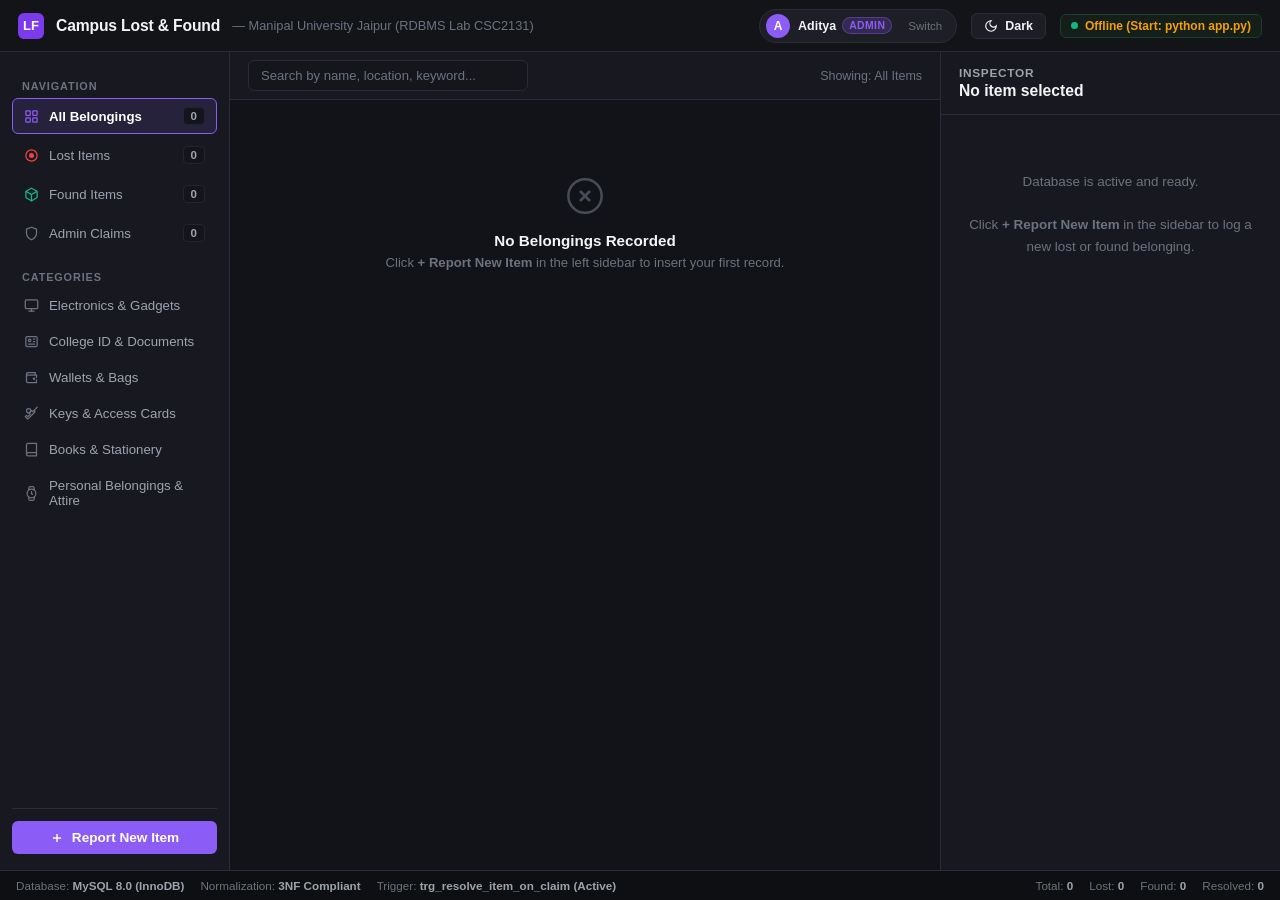
==== frontend/index.html @ ea3b5b08 "feat: complete Campus Lost & Found RDBMS lab project with auth, photo uploads, and documentation" ====
<!DOCTYPE html>
<html lang="en">
<head>
  <meta charset="UTF-8">
  <meta name="viewport" content="width=device-width, initial-scale=1.0">
  <title>Campus Lost &amp; Found — Desktop Dashboard</title>
  <link rel="stylesheet" href="styles.css">
</head>
<body>

  <!-- Top Titlebar -->
  <header class="titlebar">
    <div class="titlebar-brand">
      <div class="app-icon">LF</div>
      <h1>Campus Lost &amp; Found</h1>
      <span>— Manipal University Jaipur (RDBMS Lab CSC2131)</span>
    </div>
    <div class="titlebar-right">
      <!-- User Profile Pill / Auth Switcher -->
      <div class="user-pill" id="userPill" onclick="openLoginModal()" title="Current Authenticated User (Click to switch)">
        <span class="user-avatar" id="userAvatar">A</span>
        <div class="user-details">
          <span class="user-name" id="userName">Aditya</span>
          <span class="user-role badge-admin" id="userRole">ADMIN</span>
        </div>
        <button class="btn-logout" id="logoutBtn" onclick="logoutUser(event)" title="Log out or switch account">Switch</button>
      </div>

      <!-- Theme Toggle Switch (Dark / Light) -->
      <div class="theme-switch-wrapper" title="Toggle Light / Dark Mode">
        <button class="theme-toggle-btn" id="themeToggleBtn" onclick="toggleTheme()" aria-label="Toggle Theme">
          <span class="theme-icon" id="themeIcon">
            <svg width="14" height="14" viewBox="0 0 24 24" fill="none" stroke="currentColor" stroke-width="2"><path d="M12 3a6 6 0 0 0 9 9 9 9 0 1 1-9-9Z"/></svg>
          </span>
          <span class="theme-text" id="themeText">Dark</span>
        </button>
      </div>

      <div class="status-indicator">
        <div class="status-dot"></div>
        <span id="dbStatus">MySQL 8.0 Connected</span>
      </div>
    </div>
  </header>

  <!-- Main Three-Panel Workspace -->
  <div class="app-workspace">

    <!-- 1. LEFT SIDEBAR (FILTERS & CATEGORIES) -->
    <aside class="sidebar-left">
      <div class="section-label">NAVIGATION</div>
      <div class="nav-list">
        <div class="nav-item active" onclick="setNavFilter('', this)">
          <svg class="nav-icon" viewBox="0 0 24 24"><rect x="3" y="3" width="7" height="7" rx="1"/><rect x="14" y="3" width="7" height="7" rx="1"/><rect x="14" y="14" width="7" height="7" rx="1"/><rect x="3" y="14" width="7" height="7" rx="1"/></svg>
          <span>All Belongings</span>
          <span class="count-badge" id="countAll">0</span>
        </div>
        <div class="nav-item" onclick="setNavFilter('LOST', this)">
          <svg class="nav-icon" viewBox="0 0 24 24" style="color:var(--accent-red);"><circle cx="12" cy="12" r="9"/><circle cx="12" cy="12" r="3" fill="currentColor"/></svg>
          <span>Lost Items</span>
          <span class="count-badge" id="countLost">0</span>
        </div>
        <div class="nav-item" onclick="setNavFilter('FOUND', this)">
          <svg class="nav-icon" viewBox="0 0 24 24" style="color:var(--accent-green);"><path d="M21 8a2 2 0 0 0-1-1.73l-7-4a2 2 0 0 0-2 0l-7 4A2 2 0 0 0 3 8v8a2 2 0 0 0 1 1.73l7 4a2 2 0 0 0 2 0l7-4A2 2 0 0 0 21 16Z"/><path d="m3.3 7 8.7 5 8.7-5"/><path d="M12 22V12"/></svg>
          <span>Found Items</span>
          <span class="count-badge" id="countFound">0</span>
        </div>
        <div class="nav-item" id="adminClaimsNavItem" onclick="showAdminView(this)">
          <svg class="nav-icon" viewBox="0 0 24 24"><path d="M12 22s8-4 8-10V5l-8-3-8 3v7c0 6 8 10 8 10z"/></svg>
          <span>Admin Claims</span>
          <span class="count-badge" id="countClaims">0</span>
        </div>
      </div>

      <div class="section-label" style="margin-top:14px;">CATEGORIES</div>
      <div class="nav-list" id="categoryNavList">
        <!-- Dynamically populated categories with SVG icons -->
      </div>

      <div class="sidebar-bottom">
        <button class="btn-action-primary" onclick="showNewItemForm()">
          <svg width="14" height="14" viewBox="0 0 24 24" fill="none" stroke="currentColor" stroke-width="2.5"><line x1="12" y1="5" x2="12" y2="19"/><line x1="5" y1="12" x2="19" y2="12"/></svg>
          <span>Report New Item</span>
        </button>
      </div>
    </aside>

    <!-- 2. CENTER PANEL (GRID DECK) -->
    <section class="center-viewport">
      <div class="center-toolbar">
        <input type="text" id="searchInput" class="search-field" placeholder="Search by name, location, keyword...">
        <div style="font-size: 0.78rem; color: var(--text-dim);" id="viewLabel">Showing: All Items</div>
      </div>

      <div class="grid-scroll-area">
        <div class="items-grid" id="itemsDeck">
          <!-- Item Key Tiles loaded by JavaScript -->
        </div>
      </div>
    </section>

    <!-- 3. RIGHT INSPECTOR PANEL -->
    <aside class="sidebar-right">
      <div class="inspector-header">
        <h3 id="inspectorHeaderTitle">INSPECTOR</h3>
        <div class="inspector-subtitle" id="inspectorHeaderSub">Select an item to view</div>
      </div>

      <div class="inspector-content" id="inspectorBody">
        <!-- Content dynamically swapped based on selection -->
        <p style="color: var(--text-dim); font-size: 0.82rem; text-align: center; margin-top: 40px;">
          Click any item tile in the center grid to inspect details, file a claim, or review verification proof.
        </p>
      </div>
    </aside>

  </div>

  <!-- Bottom Statusbar -->
  <footer class="statusbar">
    <div class="statusbar-left">
      <span>Database: <b>MySQL 8.0 (InnoDB)</b></span>
      <span>Normalization: <b>3NF Compliant</b></span>
      <span>Trigger: <b>trg_resolve_item_on_claim (Active)</b></span>
    </div>
    <div class="statusbar-right">
      <span>Total: <b id="barTotal">0</b></span>
      <span>Lost: <b id="barLost">0</b></span>
      <span>Found: <b id="barFound">0</b></span>
      <span>Resolved: <b id="barResolved">0</b></span>
    </div>
  </footer>

  <!-- AUTH / LOGIN MODAL OVERLAY -->
  <div class="login-overlay" id="loginOverlay">
    <div class="login-modal">
      <div class="login-header">
        <div class="login-header-icon">LF</div>
        <h2>Campus Portal Authentication</h2>
        <p>RDBMS Lab (CSC2131) · Manipal University Jaipur</p>
      </div>

      <div class="login-error-box" id="loginErrorMsg"></div>

      <form id="loginForm" onsubmit="handleLoginSubmit(event)">
        <div class="form-row">
          <label>University Email</label>
          <input type="email" class="form-control" id="loginEmail" placeholder="e.g. aditya.2502052853@muj.maipal.edu" value="aditya.2502052853@muj.maipal.edu" required>
        </div>
        <div class="form-row">
          <label>Password</label>
          <input type="password" class="form-control" id="loginPassword" placeholder="Enter password" value="adi@123" required>
        </div>
        <button type="submit" class="btn-action-primary" style="margin-top: 10px;">
          Sign In to Portal
        </button>
      </form>

      <div class="quick-auth-section">
        <div class="quick-auth-label">⚡ 1-Click Quick Demo Sign-In</div>
        <div class="quick-auth-grid">
          <button type="button" class="btn-quick-user" onclick="quickLogin('aditya.2502052853@muj.maipal.edu', 'adi@123')">
            <div class="btn-quick-user-left">
              <span class="user-avatar" style="background:#8b5cf6;">A</span>
              <div>
                <div class="btn-quick-user-name">Aditya <span class="user-role badge-admin">ADMIN</span></div>
                <div class="btn-quick-user-email">aditya.2502052853@muj.maipal.edu</div>
              </div>
            </div>
            <svg width="14" height="14" viewBox="0 0 24 24" fill="none" stroke="currentColor" stroke-width="2.5"><polyline points="9 18 15 12 9 6"/></svg>
          </button>

          <button type="button" class="btn-quick-user" onclick="quickLogin('aarav.sharma@muj.manipal.edu', 'student@123')">
            <div class="btn-quick-user-left">
              <span class="user-avatar" style="background:#10b981;">A</span>
              <div>
                <div class="btn-quick-user-name">Aarav Sharma <span class="user-role badge-student">STUDENT</span></div>
                <div class="btn-quick-user-email">aarav.sharma@muj.manipal.edu</div>
              </div>
            </div>
            <svg width="14" height="14" viewBox="0 0 24 24" fill="none" stroke="currentColor" stroke-width="2.5"><polyline points="9 18 15 12 9 6"/></svg>
          </button>
        </div>
      </div>
    </div>
  </div>

  <script src="app.js"></script>
</body>
</html>
---- frontend/styles.css ----
/* =====================================================================
   CAMPUS LOST AND FOUND - DESKTOP DASHBOARD UI
   Theme: XCOMIX-Inspired Dark Theme & Clean Light Theme
   Flat, Matte, Non-Slop Badges (No Glows) + Real Product Images
   ===================================================================== */

* {
  margin: 0;
  padding: 0;
  box-sizing: border-box;
  font-family: -apple-system, BlinkMacSystemFont, "Segoe UI", Roboto, "Helvetica Neue", Arial, sans-serif;
  user-select: none;
}

/* =====================================================================
   THEME DEFINITIONS: DARK & LIGHT
   ===================================================================== */

/* 1. DARK THEME (Default - Clean Matte Dark Slate) */
:root,
[data-theme="dark"] {
  --bg-app: #121318;
  --bg-panel: #181920;
  --bg-card: #1d1e26;
  --bg-card-hover: #242531;
  --bg-input: #15161c;
  --bg-subtle: #1c1d25;
  --border-color: #2b2c3a;
  --border-subtle: #232430;
  --border-active: #8b5cf6;
  
  /* Primary Violet Accent */
  --accent-purple: #8b5cf6;
  --accent-purple-hover: #7c3aed;
  --accent-purple-dim: rgba(139, 92, 246, 0.12);
  
  --accent-red: #ef4444;
  --accent-green: #10b981;
  --accent-amber: #f59e0b;
  
  --text-main: #f3f4f6;
  --text-muted: #9ca3af;
  --text-dim: #6b7280;
  
  --header-bg: #131418;
  --statusbar-bg: #0e0f13;
  
  /* FLAT MATTE BADGES - ZERO GLOW */
  --tag-lost-bg: #22181b;
  --tag-lost-color: #ef4444;
  --tag-lost-border: #3d2025;
  
  --tag-found-bg: #13221b;
  --tag-found-color: #10b981;
  --tag-found-border: #1a3c2c;
  
  --status-pill-bg: #141f19;
  --status-pill-border: #1f3d2b;
  --status-pill-text: #10b981;
  
  --info-box-bg: #171821;
  --info-box-border: #292a38;
  
  --nav-active-bg: #26223b;
  --nav-active-border: #8b5cf6;
  --nav-active-text: #ffffff;
  --badge-bg: #14151c;
  --scrollbar-thumb: #2e3042;
}

/* 2. LIGHT THEME */
[data-theme="light"] {
  --bg-app: #f4f5f8;
  --bg-panel: #ffffff;
  --bg-card: #ffffff;
  --bg-card-hover: #f8fafc;
  --bg-input: #f1f5f9;
  --bg-subtle: #f8fafc;
  --border-color: #cbd5e1;
  --border-subtle: #e2e8f0;
  --border-active: #7c3aed;
  
  --accent-purple: #7c3aed;
  --accent-purple-hover: #6d28d9;
  --accent-purple-dim: rgba(124, 58, 237, 0.08);
  
  --accent-red: #dc2626;
  --accent-green: #059669;
  --accent-amber: #d97706;
  
  --text-main: #0f172a;
  --text-muted: #334155;
  --text-dim: #64748b;
  
  --header-bg: #ffffff;
  --statusbar-bg: #ffffff;
  
  /* FLAT MATTE BADGES - LIGHT */
  --tag-lost-bg: #fef2f2;
  --tag-lost-color: #b91c1c;
  --tag-lost-border: #fecaca;
  
  --tag-found-bg: #f0fdf4;
  --tag-found-color: #15803d;
  --tag-found-border: #bbf7d0;
  
  --status-pill-bg: #f0fdf4;
  --status-pill-border: #bbf7d0;
  --status-pill-text: #15803d;
  
  --info-box-bg: #f8fafc;
  --info-box-border: #e2e8f0;
  
  --nav-active-bg: #f5f3ff;
  --nav-active-border: #7c3aed;
  --nav-active-text: #6d28d9;
  --badge-bg: #e2e8f0;
  --scrollbar-thumb: #cbd5e1;
}

body {
  background: var(--bg-app);
  color: var(--text-main);
  height: 100vh;
  display: flex;
  flex-direction: column;
  overflow: hidden;
  transition: background 0.2s ease, color 0.2s ease;
}

/* =====================================================================
   TOP APP BAR (TITLEBAR)
   ===================================================================== */
.titlebar {
  height: 52px;
  background: var(--header-bg);
  border-bottom: 1px solid var(--border-color);
  display: flex;
  align-items: center;
  justify-content: space-between;
  padding: 0 18px;
  flex-shrink: 0;
  transition: background 0.2s ease, border-color 0.2s ease;
}

.titlebar-brand {
  display: flex;
  align-items: center;
  gap: 12px;
}

.titlebar-brand .app-icon {
  width: 26px;
  height: 26px;
  background: #7c3aed;
  border-radius: 6px;
  display: flex;
  align-items: center;
  justify-content: center;
  font-size: 13px;
  font-weight: 800;
  color: #fff;
}

.titlebar-brand h1 {
  font-size: 0.98rem;
  font-weight: 700;
  color: var(--text-main);
  letter-spacing: -0.01em;
}

.titlebar-brand span {
  font-size: 0.8rem;
  color: var(--text-dim);
}

.titlebar-right {
  display: flex;
  align-items: center;
  gap: 14px;
}

/* THEME TOGGLE SWITCH BUTTON */
.theme-switch-wrapper {
  display: flex;
  align-items: center;
}

.theme-toggle-btn {
  display: flex;
  align-items: center;
  gap: 7px;
  background: var(--bg-subtle);
  border: 1px solid var(--border-color);
  border-radius: 6px;
  padding: 5px 12px;
  color: var(--text-main);
  font-size: 0.78rem;
  font-weight: 600;
  cursor: pointer;
  transition: background 0.15s, border-color 0.15s;
  outline: none;
}

.theme-toggle-btn:hover {
  border-color: var(--accent-purple);
  background: var(--bg-card-hover);
}

.theme-icon {
  display: flex;
  align-items: center;
  justify-content: center;
}

/* DATABASE STATUS PILL - FLAT & MATTE */
.status-indicator {
  display: flex;
  align-items: center;
  gap: 7px;
  padding: 4px 10px;
  background: var(--status-pill-bg);
  border: 1px solid var(--status-pill-border);
  border-radius: 6px;
  color: var(--status-pill-text);
  font-size: 0.75rem;
  font-weight: 600;
}

.status-dot {
  width: 7px;
  height: 7px;
  background: var(--status-pill-text);
  border-radius: 50%;
}

/* =====================================================================
   MAIN THREE-PANEL WORKSPACE
   ===================================================================== */
.app-workspace {
  flex: 1;
  display: flex;
  overflow: hidden;
}

/* 1. LEFT SIDEBAR */
.sidebar-left {
  width: 230px;
  background: var(--bg-panel);
  border-right: 1px solid var(--border-color);
  display: flex;
  flex-direction: column;
  padding: 16px 12px;
  flex-shrink: 0;
  transition: background 0.2s ease, border-color 0.2s ease;
}

.section-label {
  font-size: 0.68rem;
  font-weight: 700;
  text-transform: uppercase;
  letter-spacing: 0.08em;
  color: var(--text-dim);
  padding: 6px 10px;
  margin-top: 6px;
}

.nav-list {
  display: flex;
  flex-direction: column;
  gap: 3px;
}

.nav-item {
  display: flex;
  align-items: center;
  gap: 10px;
  padding: 8px 11px;
  border-radius: 6px;
  font-size: 0.83rem;
  color: var(--text-muted);
  cursor: pointer;
  border: 1px solid transparent;
  transition: all 0.15s ease;
}

.nav-item:hover {
  background: var(--bg-card-hover);
  color: var(--text-main);
}

.nav-item.active {
  background: var(--nav-active-bg);
  color: var(--nav-active-text);
  border-color: var(--nav-active-border);
  font-weight: 600;
}

.nav-icon {
  width: 15px;
  height: 15px;
  stroke: currentColor;
  stroke-width: 2;
  stroke-linecap: round;
  stroke-linejoin: round;
  fill: none;
  flex-shrink: 0;
  color: var(--text-dim);
}

.nav-item:hover .nav-icon,
.nav-item.active .nav-icon {
  color: var(--accent-purple);
}

.nav-item .count-badge {
  margin-left: auto;
  font-size: 0.72rem;
  font-weight: 600;
  background: var(--badge-bg);
  padding: 2px 7px;
  border-radius: 4px;
  color: var(--text-muted);
  border: 1px solid var(--border-subtle);
}

.sidebar-bottom {
  margin-top: auto;
  padding-top: 12px;
  border-top: 1px solid var(--border-color);
}

/* 2. CENTER PANEL (GRID DECK) */
.center-viewport {
  flex: 1;
  display: flex;
  flex-direction: column;
  background: var(--bg-app);
  overflow: hidden;
  transition: background 0.2s ease;
}

.center-toolbar {
  height: 48px;
  border-bottom: 1px solid var(--border-color);
  display: flex;
  align-items: center;
  justify-content: space-between;
  padding: 0 18px;
  background: var(--bg-panel);
  transition: background 0.2s ease, border-color 0.2s ease;
}

.search-field {
  width: 280px;
  background: var(--bg-input);
  border: 1px solid var(--border-color);
  border-radius: 6px;
  padding: 7px 12px;
  color: var(--text-main);
  font-size: 0.82rem;
  outline: none;
  transition: border-color 0.15s;
}

.search-field::placeholder {
  color: var(--text-dim);
}

.search-field:focus {
  border-color: var(--accent-purple);
}

.grid-scroll-area {
  flex: 1;
  overflow-y: auto;
  padding: 16px;
}

.grid-scroll-area::-webkit-scrollbar {
  width: 6px;
}

.grid-scroll-area::-webkit-scrollbar-thumb {
  background: var(--scrollbar-thumb);
  border-radius: 3px;
}

.items-grid {
  display: grid;
  grid-template-columns: repeat(auto-fill, minmax(185px, 1fr));
  gap: 12px;
}

/* ITEM CARD - CRISP, MATTE, NO GLOW */
.item-key {
  background: var(--bg-card);
  border: 1px solid var(--border-color);
  border-radius: 7px;
  padding: 10px;
  display: flex;
  flex-direction: column;
  justify-content: space-between;
  cursor: pointer;
  position: relative;
  transition: background 0.15s, border-color 0.15s;
}

.item-key:hover {
  background: var(--bg-card-hover);
  border-color: #434458;
}

.item-key.selected {
  border: 2px solid var(--border-active) !important;
  background: var(--bg-card-hover);
}

.key-header {
  display: flex;
  justify-content: space-between;
  align-items: center;
}

/* FLAT MATTE BADGES - STRICTLY ZERO GLOW */
.key-tag {
  font-size: 0.66rem;
  font-weight: 700;
  text-transform: uppercase;
  letter-spacing: 0.04em;
  padding: 2px 7px;
  border-radius: 4px;
  box-shadow: none !important;
  text-shadow: none !important;
  filter: none !important;
}

.tag-lost {
  background: var(--tag-lost-bg) !important;
  color: var(--tag-lost-color) !important;
  border: 1px solid var(--tag-lost-border) !important;
}

.tag-found {
  background: var(--tag-found-bg) !important;
  color: var(--tag-found-color) !important;
  border: 1px solid var(--tag-found-border) !important;
}

.key-status {
  font-size: 0.65rem;
  font-weight: 600;
  color: var(--text-dim);
}

.key-status.status-resolved {
  color: var(--accent-green);
}

/* REAL ITEM THUMBNAIL PHOTO */
.key-thumb-wrap {
  width: 100%;
  height: 105px;
  border-radius: 5px;
  overflow: hidden;
  background: #14151b;
  border: 1px solid var(--border-subtle);
  margin: 8px 0 6px;
  display: flex;
  align-items: center;
  justify-content: center;
}

.key-thumb {
  width: 100%;
  height: 100%;
  object-fit: cover;
  display: block;
}

.key-body {
  margin-bottom: 6px;
}

.key-title {
  font-size: 0.83rem;
  font-weight: 600;
  color: var(--text-main);
  white-space: nowrap;
  overflow: hidden;
  text-overflow: ellipsis;
}

.key-footer {
  font-size: 0.69rem;
  color: var(--text-dim);
  display: flex;
  justify-content: space-between;
  overflow: hidden;
  text-overflow: ellipsis;
  white-space: nowrap;
  padding-top: 4px;
  border-top: 1px solid var(--border-subtle);
}

/* 3. RIGHT INSPECTOR PANEL */
.sidebar-right {
  width: 340px;
  background: var(--bg-panel);
  border-left: 1px solid var(--border-color);
  display: flex;
  flex-direction: column;
  flex-shrink: 0;
  transition: background 0.2s ease, border-color 0.2s ease;
}

.inspector-header {
  padding: 14px 18px;
  border-bottom: 1px solid var(--border-color);
}

.inspector-header h3 {
  font-size: 0.74rem;
  font-weight: 700;
  text-transform: uppercase;
  letter-spacing: 0.06em;
  color: var(--text-muted);
}

.inspector-header .inspector-subtitle {
  font-size: 0.98rem;
  font-weight: 700;
  color: var(--text-main);
  margin-top: 2px;
}

.inspector-content {
  flex: 1;
  overflow-y: auto;
  padding: 16px;
  display: flex;
  flex-direction: column;
  gap: 12px;
}

.inspector-content::-webkit-scrollbar {
  width: 6px;
}

.inspector-content::-webkit-scrollbar-thumb {
  background: var(--scrollbar-thumb);
  border-radius: 3px;
}

/* INSPECTOR LARGE IMAGE PREVIEW */
.inspector-thumb-box {
  width: 100%;
  height: 180px;
  border-radius: 6px;
  overflow: hidden;
  background: var(--bg-subtle);
  border: 1px solid var(--border-color);
  margin-bottom: 4px;
}

.inspector-thumb-img {
  width: 100%;
  height: 100%;
  object-fit: cover;
  display: block;
}

.form-row {
  display: flex;
  flex-direction: column;
  gap: 5px;
}

.form-row label {
  font-size: 0.74rem;
  font-weight: 600;
  color: var(--text-muted);
}

.form-control {
  background: var(--bg-input);
  border: 1px solid var(--border-color);
  border-radius: 6px;
  padding: 8px 12px;
  color: var(--text-main);
  font-size: 0.83rem;
  outline: none;
  transition: border-color 0.15s;
}

.form-control:focus {
  border-color: var(--accent-purple);
}

textarea.form-control {
  resize: vertical;
  min-height: 65px;
}

.info-display-box {
  background: var(--info-box-bg);
  border: 1px solid var(--info-box-border);
  border-radius: 6px;
  padding: 12px;
  font-size: 0.8rem;
  color: var(--text-muted);
  line-height: 1.45;
}

.info-display-box b {
  color: var(--text-main);
}

/* =====================================================================
   BUTTONS - CLEAN & MATTE
   ===================================================================== */
.btn-action-primary {
  width: 100%;
  background: var(--accent-purple);
  color: #ffffff;
  border: none;
  border-radius: 6px;
  padding: 9px 14px;
  font-size: 0.85rem;
  font-weight: 600;
  cursor: pointer;
  display: flex;
  align-items: center;
  justify-content: center;
  gap: 8px;
  transition: background 0.15s;
}

.btn-action-primary:hover {
  background: var(--accent-purple-hover);
}

.btn-action-secondary {
  width: 100%;
  background: transparent;
  color: var(--text-muted);
  border: 1px solid var(--border-color);
  border-radius: 6px;
  padding: 8px 12px;
  font-size: 0.8rem;
  cursor: pointer;
  margin-top: 6px;
  transition: all 0.15s ease;
}

.btn-action-secondary:hover {
  background: var(--bg-card-hover);
  color: var(--text-main);
  border-color: var(--accent-purple);
}

/* =====================================================================
   BOTTOM STATUS BAR
   ===================================================================== */
.statusbar {
  height: 30px;
  background: var(--statusbar-bg);
  border-top: 1px solid var(--border-color);
  display: flex;
  align-items: center;
  justify-content: space-between;
  padding: 0 16px;
  font-size: 0.73rem;
  color: var(--text-dim);
  flex-shrink: 0;
  transition: background 0.2s ease, border-color 0.2s ease;
}

.statusbar-left, .statusbar-right {
  display: flex;
  align-items: center;
  gap: 16px;
}

.statusbar span b {
  color: var(--text-muted);
}

/* =====================================================================
   USER PROFILE PILL & HEADER AUTH CONTROLS
   ===================================================================== */
.user-pill {
  display: flex;
  align-items: center;
  gap: 8px;
  background: var(--bg-card);
  border: 1px solid var(--border-color);
  padding: 4px 10px 4px 6px;
  border-radius: 20px;
  cursor: pointer;
  transition: all 0.15s ease;
}

.user-pill:hover {
  border-color: var(--accent-purple);
  background: var(--bg-card-hover);
}

.user-avatar {
  width: 24px;
  height: 24px;
  border-radius: 50%;
  background: var(--accent-purple);
  color: #fff;
  display: flex;
  align-items: center;
  justify-content: center;
  font-size: 0.75rem;
  font-weight: 700;
}

.user-details {
  display: flex;
  align-items: center;
  gap: 6px;
}

.user-name {
  font-size: 0.78rem;
  font-weight: 600;
  color: var(--text-main);
}

.user-role {
  font-size: 0.65rem;
  font-weight: 700;
  padding: 2px 6px;
  border-radius: 10px;
  letter-spacing: 0.04em;
  text-transform: uppercase;
}

.badge-admin {
  background: rgba(139, 92, 246, 0.2);
  color: var(--accent-purple);
  border: 1px solid rgba(139, 92, 246, 0.4);
}

.badge-student {
  background: rgba(16, 185, 129, 0.15);
  color: var(--accent-green);
  border: 1px solid rgba(16, 185, 129, 0.35);
}

.badge-staff {
  background: rgba(245, 158, 11, 0.15);
  color: var(--accent-amber);
  border: 1px solid rgba(245, 158, 11, 0.35);
}

.btn-logout {
  background: transparent;
  border: none;
  color: var(--text-dim);
  font-size: 0.72rem;
  cursor: pointer;
  padding: 2px 4px;
  border-radius: 4px;
  margin-left: 4px;
  transition: color 0.15s;
}

.btn-logout:hover {
  color: var(--accent-red);
}

/* =====================================================================
   LOGIN MODAL & QUICK-AUTH OVERLAY
   ===================================================================== */
.login-overlay {
  position: fixed;
  top: 0;
  left: 0;
  right: 0;
  bottom: 0;
  background: rgba(0, 0, 0, 0.75);
  backdrop-filter: blur(6px);
  z-index: 9999;
  display: flex;
  align-items: center;
  justify-content: center;
  opacity: 0;
  visibility: hidden;
  transition: opacity 0.2s ease, visibility 0.2s ease;
}

.login-overlay.active {
  opacity: 1;
  visibility: visible;
}

.login-modal {
  width: 90%;
  max-width: 440px;
  background: var(--bg-panel);
  border: 1px solid var(--border-color);
  border-radius: 10px;
  padding: 24px;
  box-shadow: 0 20px 48px rgba(0, 0, 0, 0.5);
  display: flex;
  flex-direction: column;
  gap: 16px;
  transform: translateY(12px);
  transition: transform 0.2s cubic-bezier(0.16, 1, 0.3, 1);
}

.login-overlay.active .login-modal {
  transform: translateY(0);
}

.login-header {
  text-align: center;
  border-bottom: 1px solid var(--border-color);
  padding-bottom: 16px;
}

.login-header-icon {
  width: 40px;
  height: 40px;
  background: var(--accent-purple);
  color: white;
  border-radius: 8px;
  display: flex;
  align-items: center;
  justify-content: center;
  font-weight: 800;
  font-size: 1.1rem;
  margin: 0 auto 10px;
}

.login-header h2 {
  font-size: 1.15rem;
  font-weight: 700;
  color: var(--text-main);
  margin-bottom: 4px;
}

.login-header p {
  font-size: 0.8rem;
  color: var(--text-dim);
}

.login-error-box {
  display: none;
  background: var(--tag-lost-bg);
  border: 1px solid var(--tag-lost-border);
  color: var(--tag-lost-color);
  padding: 8px 12px;
  border-radius: 6px;
  font-size: 0.78rem;
  text-align: center;
}

.quick-auth-section {
  border-top: 1px solid var(--border-color);
  padding-top: 14px;
}

.quick-auth-label {
  font-size: 0.72rem;
  font-weight: 700;
  color: var(--text-dim);
  text-transform: uppercase;
  letter-spacing: 0.05em;
  margin-bottom: 8px;
  text-align: center;
}

.quick-auth-grid {
  display: flex;
  flex-direction: column;
  gap: 8px;
}

.btn-quick-user {
  display: flex;
  align-items: center;
  justify-content: space-between;
  background: var(--bg-card);
  border: 1px solid var(--border-color);
  border-radius: 6px;
  padding: 8px 12px;
  cursor: pointer;
  transition: all 0.15s ease;
}

.btn-quick-user:hover {
  background: var(--bg-card-hover);
  border-color: var(--accent-purple);
}

.btn-quick-user-left {
  display: flex;
  align-items: center;
  gap: 10px;
  text-align: left;
}

.btn-quick-user-name {
  font-size: 0.82rem;
  font-weight: 600;
  color: var(--text-main);
}

.btn-quick-user-email {
  font-size: 0.72rem;
  color: var(--text-dim);
}

/* =====================================================================
   PHOTO UPLOAD DROPZONE & PREVIEW
   ===================================================================== */
.file-dropzone {
  border: 1.5px dashed var(--border-color);
  background: var(--bg-input);
  border-radius: 6px;
  padding: 14px;
  text-align: center;
  cursor: pointer;
  display: flex;
  flex-direction: column;
  align-items: center;
  gap: 6px;
  color: var(--text-dim);
  font-size: 0.78rem;
  transition: all 0.15s ease;
}

.file-dropzone:hover {
  border-color: var(--accent-purple);
  color: var(--text-main);
  background: var(--bg-card);
}

.file-dropzone svg {
  color: var(--accent-purple);
}

.preview-wrap {
  position: relative;
  margin-top: 8px;
  border-radius: 6px;
  overflow: hidden;
  border: 1px solid var(--border-color);
  background: var(--bg-subtle);
}

.preview-wrap img {
  width: 100%;
  height: 120px;
  object-fit: cover;
  display: block;
}

.btn-remove-preview {
  position: absolute;
  top: 6px;
  right: 6px;
  background: rgba(0, 0, 0, 0.75);
  border: 1px solid rgba(255, 255, 255, 0.2);
  color: #fff;
  width: 22px;
  height: 22px;
  border-radius: 50%;
  display: flex;
  align-items: center;
  justify-content: center;
  font-size: 14px;
  cursor: pointer;
  transition: background 0.15s;
}

.btn-remove-preview:hover {
  background: var(--accent-red);
}
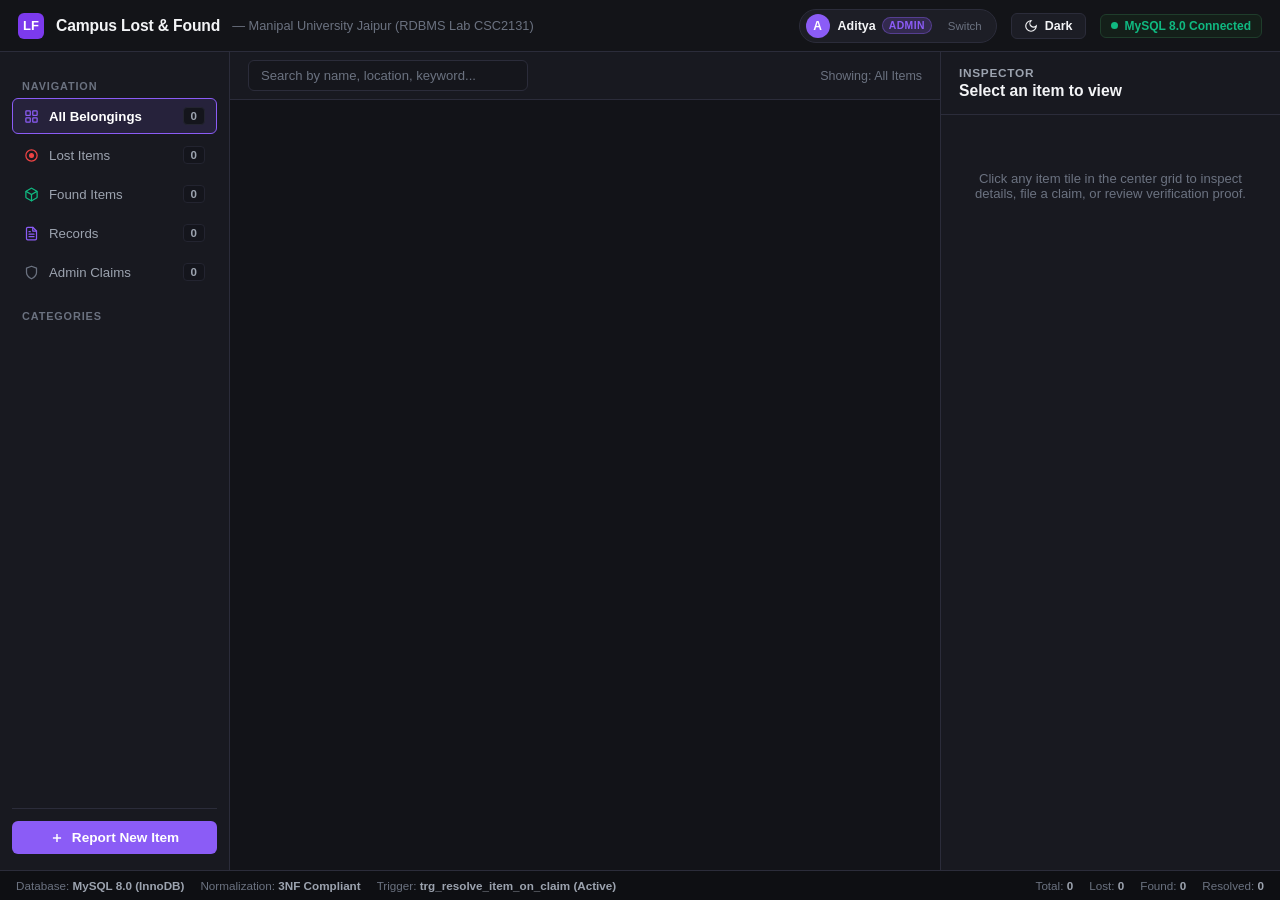
==== commit e5ee6aa9: "feat: restrict resolving to reporter and admin, remove resolved items from active sections, and add " ====
--- a/frontend/index.html
+++ b/frontend/index.html
@@ -65,6 +65,11 @@
           <span>Found Items</span>
           <span class="count-badge" id="countFound">0</span>
         </div>
+        <div class="nav-item" id="recordsNavItem" onclick="showRecordsView(this)">
+          <svg class="nav-icon" viewBox="0 0 24 24" style="color:var(--accent-purple);"><path d="M14 2H6a2 2 0 0 0-2 2v16a2 2 0 0 0 2 2h12a2 2 0 0 0 2-2V8z"/><polyline points="14 2 14 8 20 8"/><line x1="16" y1="13" x2="8" y2="13"/><line x1="16" y1="17" x2="8" y2="17"/><polyline points="10 9 9 9 8 9"/></svg>
+          <span>Records</span>
+          <span class="count-badge" id="countRecords">0</span>
+        </div>
         <div class="nav-item" id="adminClaimsNavItem" onclick="showAdminView(this)">
           <svg class="nav-icon" viewBox="0 0 24 24"><path d="M12 22s8-4 8-10V5l-8-3-8 3v7c0 6 8 10 8 10z"/></svg>
           <span>Admin Claims</span>
@@ -131,6 +136,7 @@
     </div>
   </footer>
 
+  <!-- AUTH / LOGIN MODAL OVERLAY -->
   <!-- AUTH / LOGIN MODAL OVERLAY -->
   <div class="login-overlay" id="loginOverlay">
     <div class="login-modal">
@@ -140,48 +146,99 @@
         <p>RDBMS Lab (CSC2131) · Manipal University Jaipur</p>
       </div>
 
+      <!-- Auth Switcher Tabs -->
+      <div class="auth-tabs">
+        <button type="button" class="auth-tab active" id="tabBtnSignIn" onclick="switchAuthTab('signin')">Sign In</button>
+        <button type="button" class="auth-tab" id="tabBtnSignUp" onclick="switchAuthTab('signup')">Sign Up (New User)</button>
+      </div>
+
       <div class="login-error-box" id="loginErrorMsg"></div>
 
-      <form id="loginForm" onsubmit="handleLoginSubmit(event)">
-        <div class="form-row">
-          <label>University Email</label>
-          <input type="email" class="form-control" id="loginEmail" placeholder="e.g. aditya.2502052853@muj.maipal.edu" value="aditya.2502052853@muj.maipal.edu" required>
-        </div>
-        <div class="form-row">
-          <label>Password</label>
-          <input type="password" class="form-control" id="loginPassword" placeholder="Enter password" value="adi@123" required>
-        </div>
-        <button type="submit" class="btn-action-primary" style="margin-top: 10px;">
-          Sign In to Portal
-        </button>
-      </form>
-
-      <div class="quick-auth-section">
-        <div class="quick-auth-label">⚡ 1-Click Quick Demo Sign-In</div>
-        <div class="quick-auth-grid">
-          <button type="button" class="btn-quick-user" onclick="quickLogin('aditya.2502052853@muj.maipal.edu', 'adi@123')">
-            <div class="btn-quick-user-left">
-              <span class="user-avatar" style="background:#8b5cf6;">A</span>
-              <div>
-                <div class="btn-quick-user-name">Aditya <span class="user-role badge-admin">ADMIN</span></div>
-                <div class="btn-quick-user-email">aditya.2502052853@muj.maipal.edu</div>
+      <!-- 1. SIGN IN SECTION -->
+      <div id="signInSection">
+        <form id="loginForm" onsubmit="handleLoginSubmit(event)">
+          <div class="form-row">
+            <label>University Email</label>
+            <input type="email" class="form-control" id="loginEmail" placeholder="e.g. aditya.2502052853@muj.maipal.edu" value="aditya.2502052853@muj.maipal.edu" required>
+          </div>
+          <div class="form-row">
+            <label>Password</label>
+            <input type="password" class="form-control" id="loginPassword" placeholder="Enter password" value="adi@123" required>
+          </div>
+          <button type="submit" class="btn-action-primary" style="margin-top: 10px;">
+            Sign In to Portal
+          </button>
+        </form>
+
+        <div style="text-align: center; margin-top: 10px;">
+          <a href="javascript:void(0)" onclick="switchAuthTab('signup')" style="font-size: 0.76rem; color: var(--accent-purple); text-decoration: none;">Don't have an account? Create one here →</a>
+        </div>
+
+        <div class="quick-auth-section">
+          <div class="quick-auth-label">⚡ 1-Click Quick Demo Sign-In</div>
+          <div class="quick-auth-grid">
+            <button type="button" class="btn-quick-user" onclick="quickLogin('aditya.2502052853@muj.maipal.edu', 'adi@123')">
+              <div class="btn-quick-user-left">
+                <span class="user-avatar" style="background:#8b5cf6;">A</span>
+                <div>
+                  <div class="btn-quick-user-name">Aditya <span class="user-role badge-admin">ADMIN</span></div>
+                  <div class="btn-quick-user-email">aditya.2502052853@muj.maipal.edu</div>
+                </div>
               </div>
-            </div>
-            <svg width="14" height="14" viewBox="0 0 24 24" fill="none" stroke="currentColor" stroke-width="2.5"><polyline points="9 18 15 12 9 6"/></svg>
+              <svg width="14" height="14" viewBox="0 0 24 24" fill="none" stroke="currentColor" stroke-width="2.5"><polyline points="9 18 15 12 9 6"/></svg>
+            </button>
+
+            <button type="button" class="btn-quick-user" onclick="quickLogin('aarav.sharma@muj.manipal.edu', 'student@123')">
+              <div class="btn-quick-user-left">
+                <span class="user-avatar" style="background:#10b981;">A</span>
+                <div>
+                  <div class="btn-quick-user-name">Aarav Sharma <span class="user-role badge-student">STUDENT</span></div>
+                  <div class="btn-quick-user-email">aarav.sharma@muj.manipal.edu</div>
+                </div>
+              </div>
+              <svg width="14" height="14" viewBox="0 0 24 24" fill="none" stroke="currentColor" stroke-width="2.5"><polyline points="9 18 15 12 9 6"/></svg>
+            </button>
+          </div>
+        </div>
+      </div>
+
+      <!-- 2. SIGN UP (NEW USER) SECTION -->
+      <div id="signUpSection" style="display: none;">
+        <form id="registerForm" onsubmit="handleRegisterSubmit(event)">
+          <div class="form-row">
+            <label>Full Name</label>
+            <input type="text" class="form-control" id="regName" placeholder="e.g. Aayush Kumar" required>
+          </div>
+          <div class="form-row">
+            <label>University Email</label>
+            <input type="email" class="form-control" id="regEmail" placeholder="e.g. aayush.2502052856@muj.maipal.edu" required>
+          </div>
+          <div class="form-row">
+            <label>Contact Phone</label>
+            <input type="tel" class="form-control" id="regPhone" placeholder="e.g. 9588036565" required>
+          </div>
+          <div class="form-row">
+            <label>Password</label>
+            <input type="password" class="form-control" id="regPassword" placeholder="Create a secure password" required>
+          </div>
+          <div class="form-row">
+            <label>Campus Role</label>
+            <select class="form-control" id="regRole">
+              <option value="STUDENT" selected>Student</option>
+              <option value="FACULTY">Faculty</option>
+              <option value="STAFF">Staff / Security</option>
+            </select>
+          </div>
+          <button type="submit" class="btn-action-primary" style="margin-top: 10px;">
+            Create Account &amp; Sign In
           </button>
-
-          <button type="button" class="btn-quick-user" onclick="quickLogin('aarav.sharma@muj.manipal.edu', 'student@123')">
-            <div class="btn-quick-user-left">
-              <span class="user-avatar" style="background:#10b981;">A</span>
-              <div>
-                <div class="btn-quick-user-name">Aarav Sharma <span class="user-role badge-student">STUDENT</span></div>
-                <div class="btn-quick-user-email">aarav.sharma@muj.manipal.edu</div>
-              </div>
-            </div>
-            <svg width="14" height="14" viewBox="0 0 24 24" fill="none" stroke="currentColor" stroke-width="2.5"><polyline points="9 18 15 12 9 6"/></svg>
-          </button>
-        </div>
-      </div>
+        </form>
+
+        <div style="text-align: center; margin-top: 10px;">
+          <a href="javascript:void(0)" onclick="switchAuthTab('signin')" style="font-size: 0.76rem; color: var(--accent-purple); text-decoration: none;">Already have an account? Sign In →</a>
+        </div>
+      </div>
+
     </div>
   </div>
 
--- a/frontend/styles.css
+++ b/frontend/styles.css
@@ -984,3 +984,186 @@
   background: var(--accent-red);
 }
 
+/* =====================================================================
+   AUTH SWITCHER TABS (SIGN IN vs SIGN UP)
+   ===================================================================== */
+.auth-tabs {
+  display: flex;
+  background: var(--bg-card);
+  border: 1px solid var(--border-color);
+  border-radius: 8px;
+  padding: 3px;
+  gap: 4px;
+  margin-bottom: 8px;
+}
+
+.auth-tab {
+  flex: 1;
+  padding: 8px 12px;
+  font-size: 0.8rem;
+  font-weight: 600;
+  border-radius: 6px;
+  border: none;
+  background: transparent;
+  color: var(--text-muted);
+  cursor: pointer;
+  transition: all 0.15s ease;
+  text-align: center;
+}
+
+.auth-tab.active {
+  background: var(--accent-purple);
+  color: #fff;
+  box-shadow: 0 2px 8px rgba(139, 92, 246, 0.35);
+}
+
+.auth-tab:hover:not(.active) {
+  color: var(--text-main);
+  background: var(--bg-card-hover);
+}
+
+/* =====================================================================
+   FINDER NOTIFICATION & DIRECT HANDOVER STYLES
+   ===================================================================== */
+.finder-notice-box {
+  background: var(--bg-card);
+  border: 1px solid var(--border-color);
+  border-radius: 8px;
+  padding: 14px;
+  margin-top: 14px;
+  transition: border-color 0.2s ease;
+}
+
+.finder-notice-box:hover {
+  border-color: var(--accent-green);
+}
+
+/* =====================================================================
+   RECORDS & AUDIT LOG VIEW STYLES
+   ===================================================================== */
+.records-container {
+  padding: 18px 24px;
+  max-width: 1100px;
+  margin: 0 auto;
+}
+
+.records-subnav {
+  display: flex;
+  align-items: center;
+  gap: 8px;
+  margin-bottom: 18px;
+  border-bottom: 1px solid var(--border-color);
+  padding-bottom: 12px;
+}
+
+.records-subtab {
+  display: flex;
+  align-items: center;
+  gap: 7px;
+  background: var(--bg-card);
+  border: 1px solid var(--border-color);
+  color: var(--text-muted);
+  padding: 7px 14px;
+  border-radius: 6px;
+  font-size: 0.82rem;
+  font-weight: 600;
+  cursor: pointer;
+  transition: all 0.15s ease;
+}
+
+.records-subtab:hover {
+  background: var(--bg-card-hover);
+  color: var(--text-main);
+}
+
+.records-subtab.active {
+  background: var(--accent-purple);
+  color: #ffffff;
+  border-color: var(--accent-purple);
+  box-shadow: 0 2px 8px rgba(139, 92, 246, 0.3);
+}
+
+.log-table-wrap {
+  background: var(--bg-card);
+  border: 1px solid var(--border-color);
+  border-radius: 8px;
+  overflow: hidden;
+}
+
+.log-table {
+  width: 100%;
+  border-collapse: collapse;
+  font-size: 0.8rem;
+  text-align: left;
+}
+
+.log-table th {
+  background: var(--bg-subtle);
+  color: var(--text-dim);
+  font-size: 0.72rem;
+  font-weight: 700;
+  text-transform: uppercase;
+  letter-spacing: 0.5px;
+  padding: 10px 14px;
+  border-bottom: 1px solid var(--border-color);
+}
+
+.log-table td {
+  padding: 10px 14px;
+  border-bottom: 1px solid var(--border-color);
+  color: var(--text-main);
+  vertical-align: middle;
+}
+
+.log-table tr:last-child td {
+  border-bottom: none;
+}
+
+.log-table tr:hover td {
+  background: var(--bg-card-hover);
+}
+
+.log-action-badge {
+  display: inline-flex;
+  align-items: center;
+  gap: 4px;
+  padding: 3px 8px;
+  border-radius: 4px;
+  font-size: 0.68rem;
+  font-weight: 700;
+  letter-spacing: 0.3px;
+  text-transform: uppercase;
+}
+
+.badge-log-reported {
+  background: rgba(59, 130, 246, 0.15);
+  color: #60a5fa;
+  border: 1px solid rgba(59, 130, 246, 0.3);
+}
+
+.badge-log-approved, .badge-log-resolved {
+  background: rgba(16, 185, 129, 0.15);
+  color: #34d399;
+  border: 1px solid rgba(16, 185, 129, 0.3);
+}
+
+.badge-log-notified {
+  background: rgba(139, 92, 246, 0.15);
+  color: #a78bfa;
+  border: 1px solid rgba(139, 92, 246, 0.3);
+}
+
+.badge-log-claimed {
+  background: rgba(245, 158, 11, 0.15);
+  color: #fbbf24;
+  border: 1px solid rgba(245, 158, 11, 0.3);
+}
+
+.badge-log-registered {
+  background: rgba(6, 182, 212, 0.15);
+  color: #38bdf8;
+  border: 1px solid rgba(6, 182, 212, 0.3);
+}
+
+
+
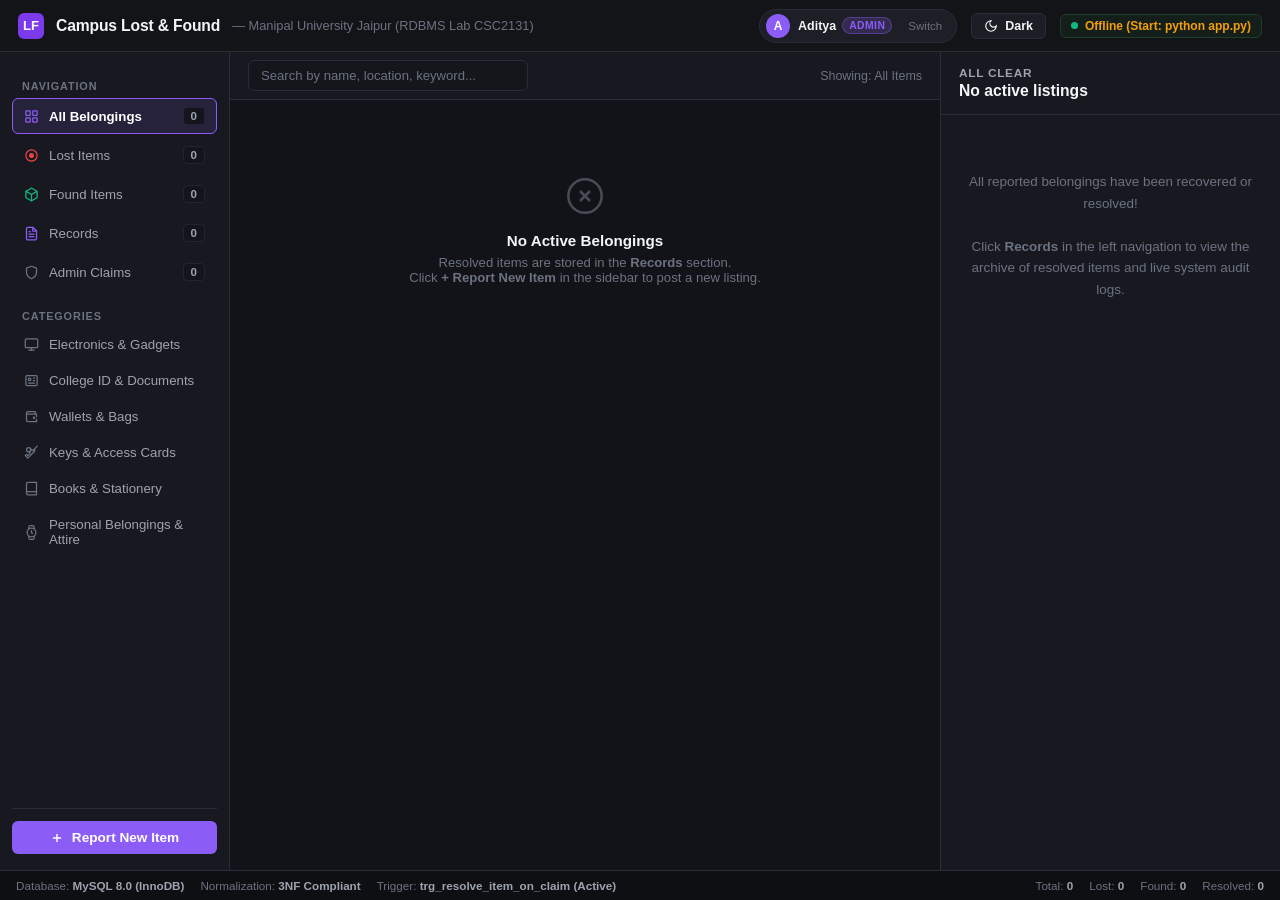
==== commit 193a5216: "fix: resolve syntax error preventing switch button from opening auth modal" ====
--- a/frontend/index.html
+++ b/frontend/index.html
@@ -140,6 +140,7 @@
   <!-- AUTH / LOGIN MODAL OVERLAY -->
   <div class="login-overlay" id="loginOverlay">
     <div class="login-modal">
+      <button type="button" class="modal-close-btn" onclick="closeLoginModal()" title="Close">&times;</button>
       <div class="login-header">
         <div class="login-header-icon">LF</div>
         <h2>Campus Portal Authentication</h2>
--- a/frontend/styles.css
+++ b/frontend/styles.css
@@ -800,6 +800,7 @@
 }
 
 .login-modal {
+  position: relative;
   width: 90%;
   max-width: 440px;
   background: var(--bg-panel);
@@ -812,6 +813,27 @@
   gap: 16px;
   transform: translateY(12px);
   transition: transform 0.2s cubic-bezier(0.16, 1, 0.3, 1);
+}
+
+.modal-close-btn {
+  position: absolute;
+  top: 14px;
+  right: 14px;
+  background: transparent;
+  border: none;
+  color: var(--text-dim);
+  font-size: 1.35rem;
+  line-height: 1;
+  cursor: pointer;
+  padding: 4px 8px;
+  border-radius: 4px;
+  transition: all 0.15s ease;
+  z-index: 10;
+}
+
+.modal-close-btn:hover {
+  color: var(--accent-red);
+  background: var(--bg-card-hover);
 }
 
 .login-overlay.active .login-modal {
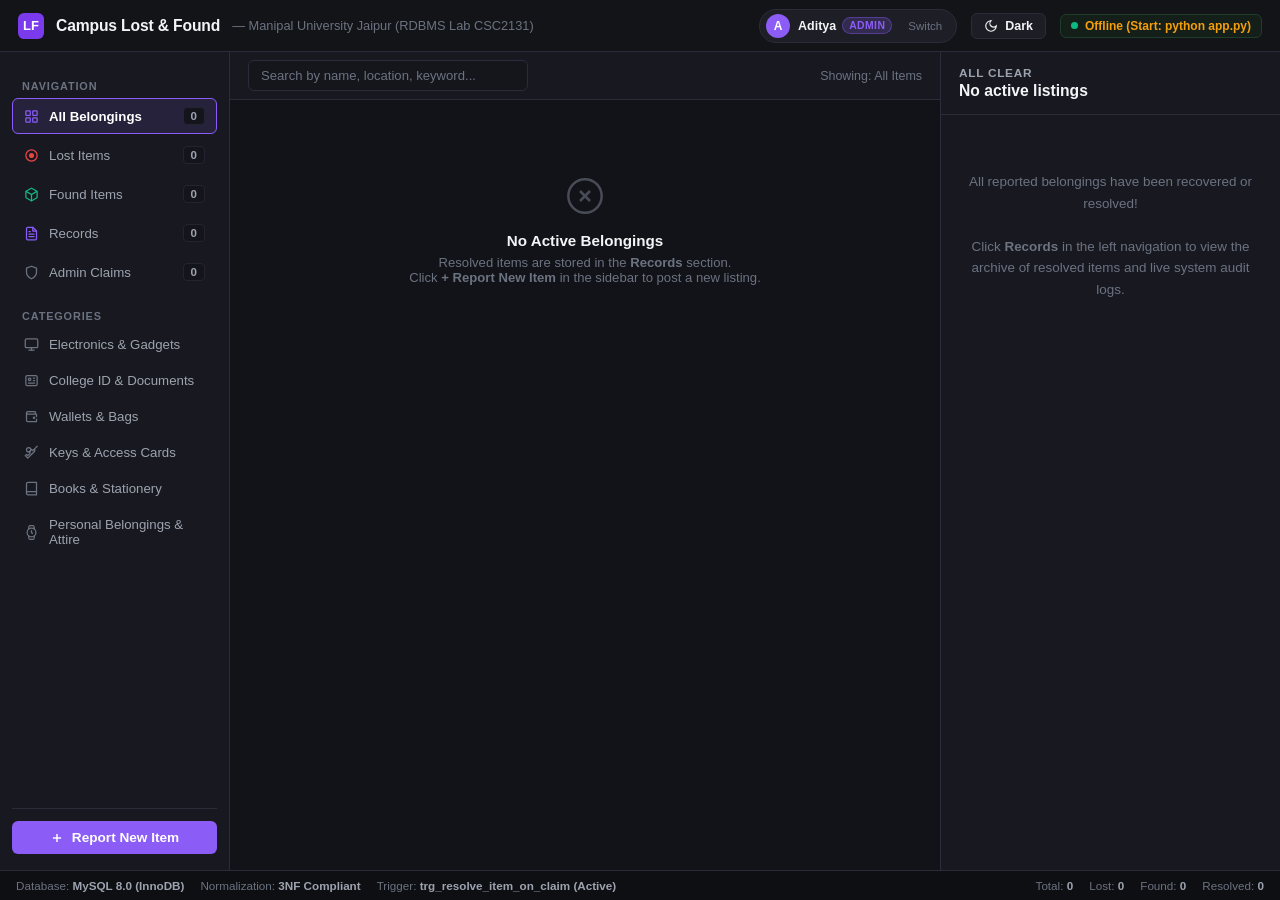
==== commit 0f7dbd91: "Update README.md and Project Report to reflect all latest features and remove non-functional code" ====
--- a/frontend/index.html
+++ b/frontend/index.html
@@ -136,7 +136,6 @@
     </div>
   </footer>
 
-  <!-- AUTH / LOGIN MODAL OVERLAY -->
   <!-- AUTH / LOGIN MODAL OVERLAY -->
   <div class="login-overlay" id="loginOverlay">
     <div class="login-modal">
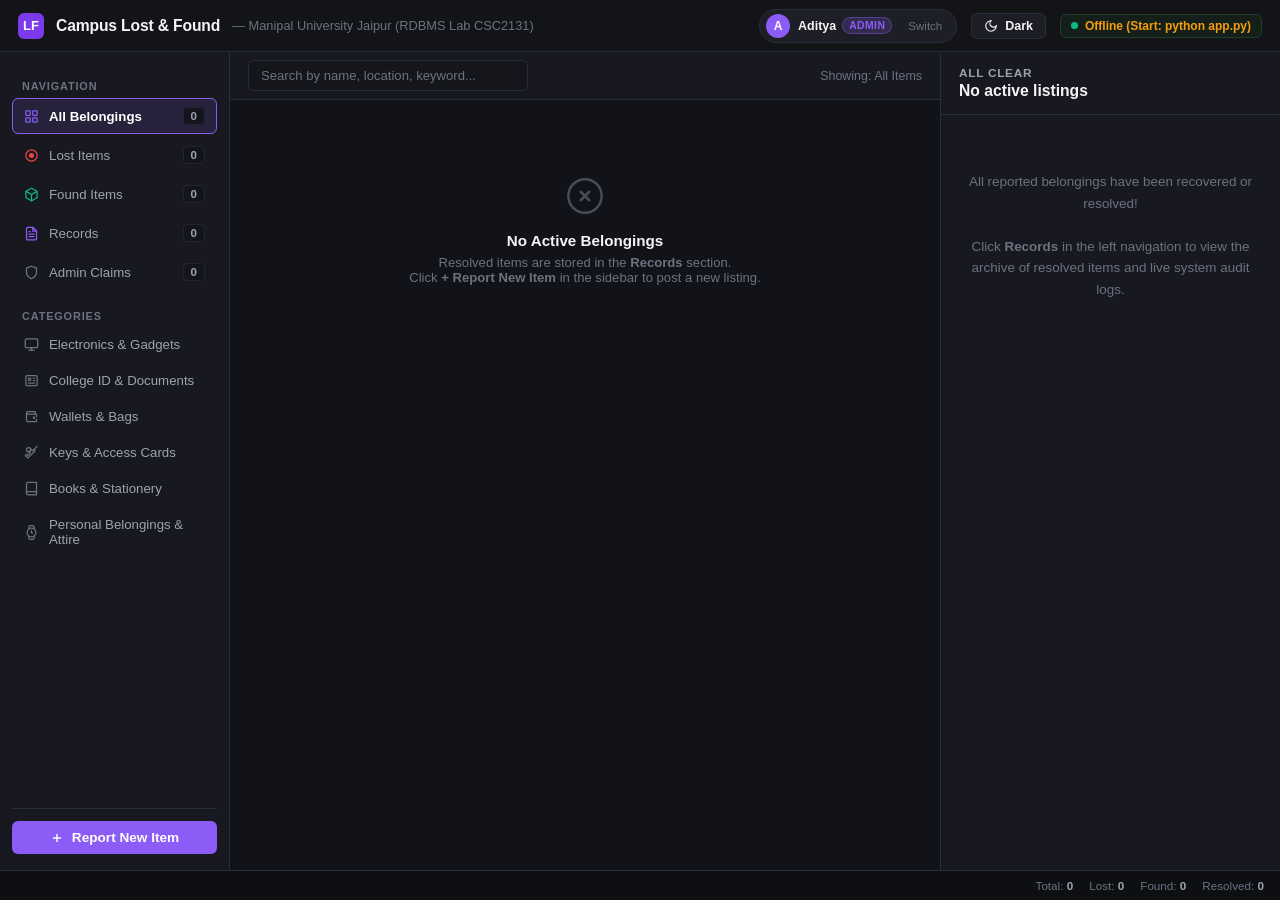
==== commit 4e5c1271: "Remove technical database and schema info labels from bottom statusbar" ====
--- a/frontend/index.html
+++ b/frontend/index.html
@@ -123,11 +123,6 @@
 
   <!-- Bottom Statusbar -->
   <footer class="statusbar">
-    <div class="statusbar-left">
-      <span>Database: <b>MySQL 8.0 (InnoDB)</b></span>
-      <span>Normalization: <b>3NF Compliant</b></span>
-      <span>Trigger: <b>trg_resolve_item_on_claim (Active)</b></span>
-    </div>
     <div class="statusbar-right">
       <span>Total: <b id="barTotal">0</b></span>
       <span>Lost: <b id="barLost">0</b></span>
@@ -188,6 +183,17 @@
               <svg width="14" height="14" viewBox="0 0 24 24" fill="none" stroke="currentColor" stroke-width="2.5"><polyline points="9 18 15 12 9 6"/></svg>
             </button>
 
+            <button type="button" class="btn-quick-user" onclick="quickLogin('aayush.kumar@muj.manipal.edu', 'student@123')">
+              <div class="btn-quick-user-left">
+                <span class="user-avatar" style="background:#3b82f6;">A</span>
+                <div>
+                  <div class="btn-quick-user-name">Aayush Kumar <span class="user-role badge-student">STUDENT</span></div>
+                  <div class="btn-quick-user-email">aayush.kumar@muj.manipal.edu</div>
+                </div>
+              </div>
+              <svg width="14" height="14" viewBox="0 0 24 24" fill="none" stroke="currentColor" stroke-width="2.5"><polyline points="9 18 15 12 9 6"/></svg>
+            </button>
+
             <button type="button" class="btn-quick-user" onclick="quickLogin('aarav.sharma@muj.manipal.edu', 'student@123')">
               <div class="btn-quick-user-left">
                 <span class="user-avatar" style="background:#10b981;">A</span>
--- a/frontend/styles.css
+++ b/frontend/styles.css
@@ -668,7 +668,7 @@
   border-top: 1px solid var(--border-color);
   display: flex;
   align-items: center;
-  justify-content: space-between;
+  justify-content: flex-end;
   padding: 0 16px;
   font-size: 0.73rem;
   color: var(--text-dim);
@@ -676,7 +676,7 @@
   transition: background 0.2s ease, border-color 0.2s ease;
 }
 
-.statusbar-left, .statusbar-right {
+.statusbar-right {
   display: flex;
   align-items: center;
   gap: 16px;
